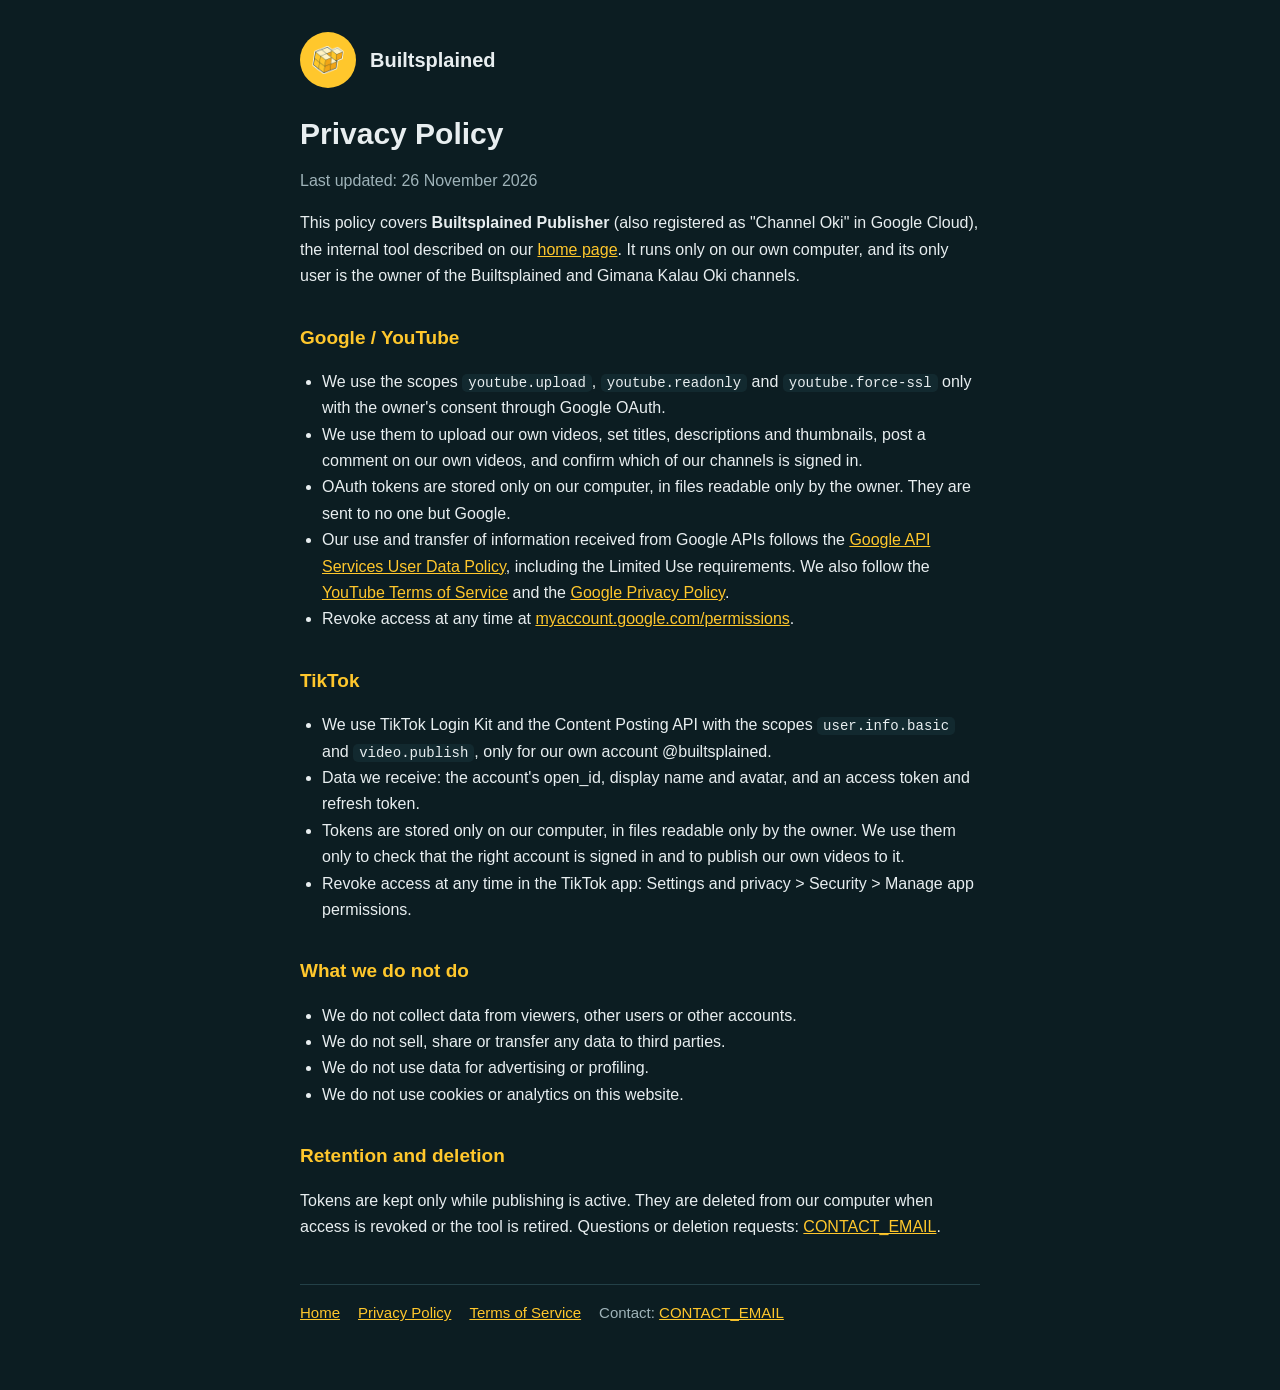
==== privacy.html @ 32c3d832 "Builtsplained site: home, privacy, terms" ====
<!doctype html><html lang="en"><head><meta charset="utf-8"><meta name="viewport" content="width=device-width,initial-scale=1"><link rel="icon" href="logo.png"><link rel="stylesheet" href="style.css"><title>Privacy Policy – Builtsplained Publisher</title></head>
<body><main><header><img src="logo.png" alt="Builtsplained logo"><a href="./">Builtsplained</a></header>
<h1>Privacy Policy</h1>
<p class="muted">Last updated: 26 November 2026</p>
<p>This policy covers <strong>Builtsplained Publisher</strong> (also registered as "Channel Oki" in Google Cloud), the internal tool described on our <a href="./">home page</a>. It runs only on our own computer, and its only user is the owner of the Builtsplained and Gimana Kalau Oki channels.</p>
<h2>Google / YouTube</h2>
<ul>
<li>We use the scopes <code>youtube.upload</code>, <code>youtube.readonly</code> and <code>youtube.force-ssl</code> only with the owner's consent through Google OAuth.</li>
<li>We use them to upload our own videos, set titles, descriptions and thumbnails, post a comment on our own videos, and confirm which of our channels is signed in.</li>
<li>OAuth tokens are stored only on our computer, in files readable only by the owner. They are sent to no one but Google.</li>
<li>Our use and transfer of information received from Google APIs follows the <a href="https://developers.google.com/terms/api-services-user-data-policy">Google API Services User Data Policy</a>, including the Limited Use requirements. We also follow the <a href="https://www.youtube.com/t/terms">YouTube Terms of Service</a> and the <a href="https://policies.google.com/privacy">Google Privacy Policy</a>.</li>
<li>Revoke access at any time at <a href="https://myaccount.google.com/permissions">myaccount.google.com/permissions</a>.</li>
</ul>
<h2>TikTok</h2>
<ul>
<li>We use TikTok Login Kit and the Content Posting API with the scopes <code>user.info.basic</code> and <code>video.publish</code>, only for our own account @builtsplained.</li>
<li>Data we receive: the account's open_id, display name and avatar, and an access token and refresh token.</li>
<li>Tokens are stored only on our computer, in files readable only by the owner. We use them only to check that the right account is signed in and to publish our own videos to it.</li>
<li>Revoke access at any time in the TikTok app: Settings and privacy &gt; Security &gt; Manage app permissions.</li>
</ul>
<h2>What we do not do</h2>
<ul>
<li>We do not collect data from viewers, other users or other accounts.</li>
<li>We do not sell, share or transfer any data to third parties.</li>
<li>We do not use data for advertising or profiling.</li>
<li>We do not use cookies or analytics on this website.</li>
</ul>
<h2>Retention and deletion</h2>
<p>Tokens are kept only while publishing is active. They are deleted from our computer when access is revoked or the tool is retired. Questions or deletion requests: <a href="mailto:CONTACT_EMAIL">CONTACT_EMAIL</a>.</p>
<nav><a href="./">Home</a><a href="privacy.html">Privacy Policy</a><a href="terms.html">Terms of Service</a><span class="muted">Contact: <a href="mailto:CONTACT_EMAIL">CONTACT_EMAIL</a></span></nav></main></body></html>
---- style.css ----
:root{--bg:#0C1D22;--fg:#E8EEF0;--muted:#9FB3B9;--accent:#FFC72C;--card:#12292F}
*{box-sizing:border-box}
body{margin:0;background:var(--bg);color:var(--fg);font:16px/1.65 -apple-system,BlinkMacSystemFont,"Segoe UI",Roboto,sans-serif}
main{max-width:720px;margin:0 auto;padding:32px 20px 64px}
header{display:flex;align-items:center;gap:14px;margin-bottom:28px}
header img{width:56px;height:56px;border-radius:50%}
header a{color:var(--fg);text-decoration:none;font-weight:700;font-size:20px}
h1{font-size:30px;line-height:1.2;margin:0 0 12px}
h2{color:var(--accent);font-size:19px;margin:32px 0 8px}
a{color:var(--accent)}
.muted{color:var(--muted)}
.card{background:var(--card);border-radius:12px;padding:16px 20px;margin:14px 0}
code{background:var(--card);padding:1px 6px;border-radius:5px;font-size:14px}
ul{padding-left:22px}
nav{margin-top:44px;padding-top:16px;border-top:1px solid #234047;display:flex;flex-wrap:wrap;gap:18px;font-size:15px}
@media (max-width:480px){h1{font-size:25px}main{padding:22px 16px 48px}}
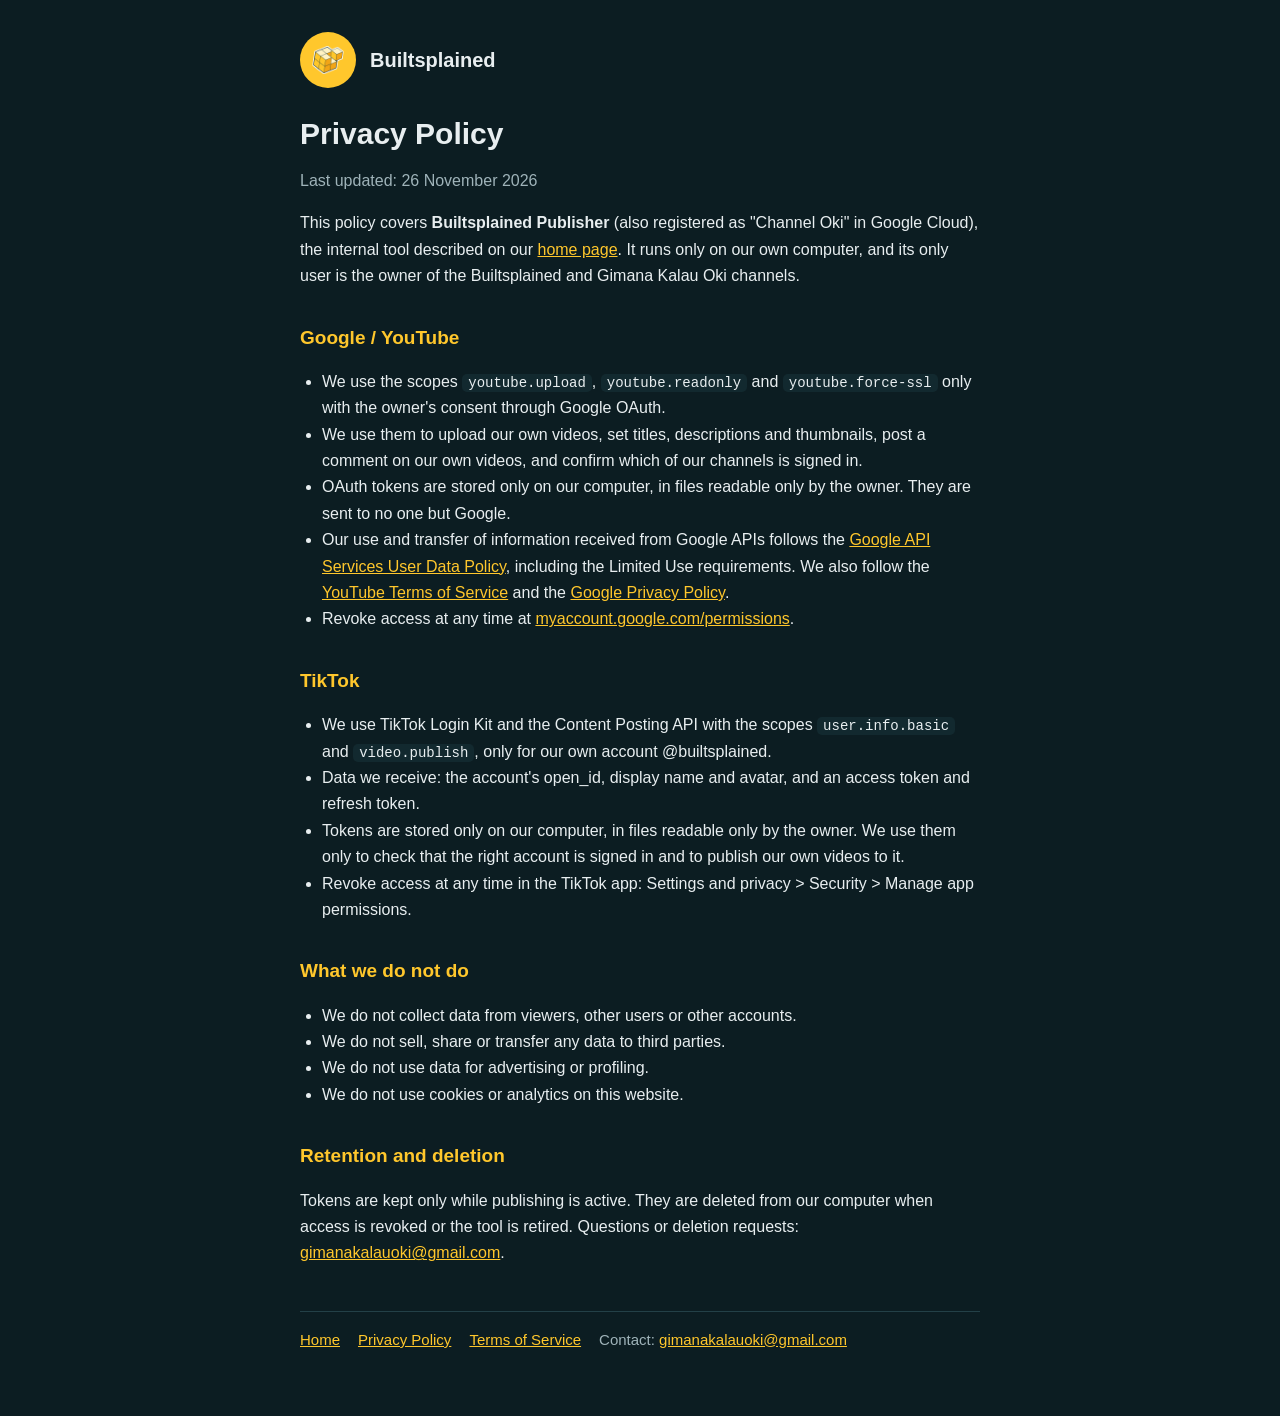
==== commit faa0e4fe: "Contact email" ====
--- a/privacy.html
+++ b/privacy.html
@@ -26,5 +26,5 @@
 <li>We do not use cookies or analytics on this website.</li>
 </ul>
 <h2>Retention and deletion</h2>
-<p>Tokens are kept only while publishing is active. They are deleted from our computer when access is revoked or the tool is retired. Questions or deletion requests: <a href="mailto:CONTACT_EMAIL">CONTACT_EMAIL</a>.</p>
-<nav><a href="./">Home</a><a href="privacy.html">Privacy Policy</a><a href="terms.html">Terms of Service</a><span class="muted">Contact: <a href="mailto:CONTACT_EMAIL">CONTACT_EMAIL</a></span></nav></main></body></html>
+<p>Tokens are kept only while publishing is active. They are deleted from our computer when access is revoked or the tool is retired. Questions or deletion requests: <a href="mailto:gimanakalauoki@gmail.com">gimanakalauoki@gmail.com</a>.</p>
+<nav><a href="./">Home</a><a href="privacy.html">Privacy Policy</a><a href="terms.html">Terms of Service</a><span class="muted">Contact: <a href="mailto:gimanakalauoki@gmail.com">gimanakalauoki@gmail.com</a></span></nav></main></body></html>
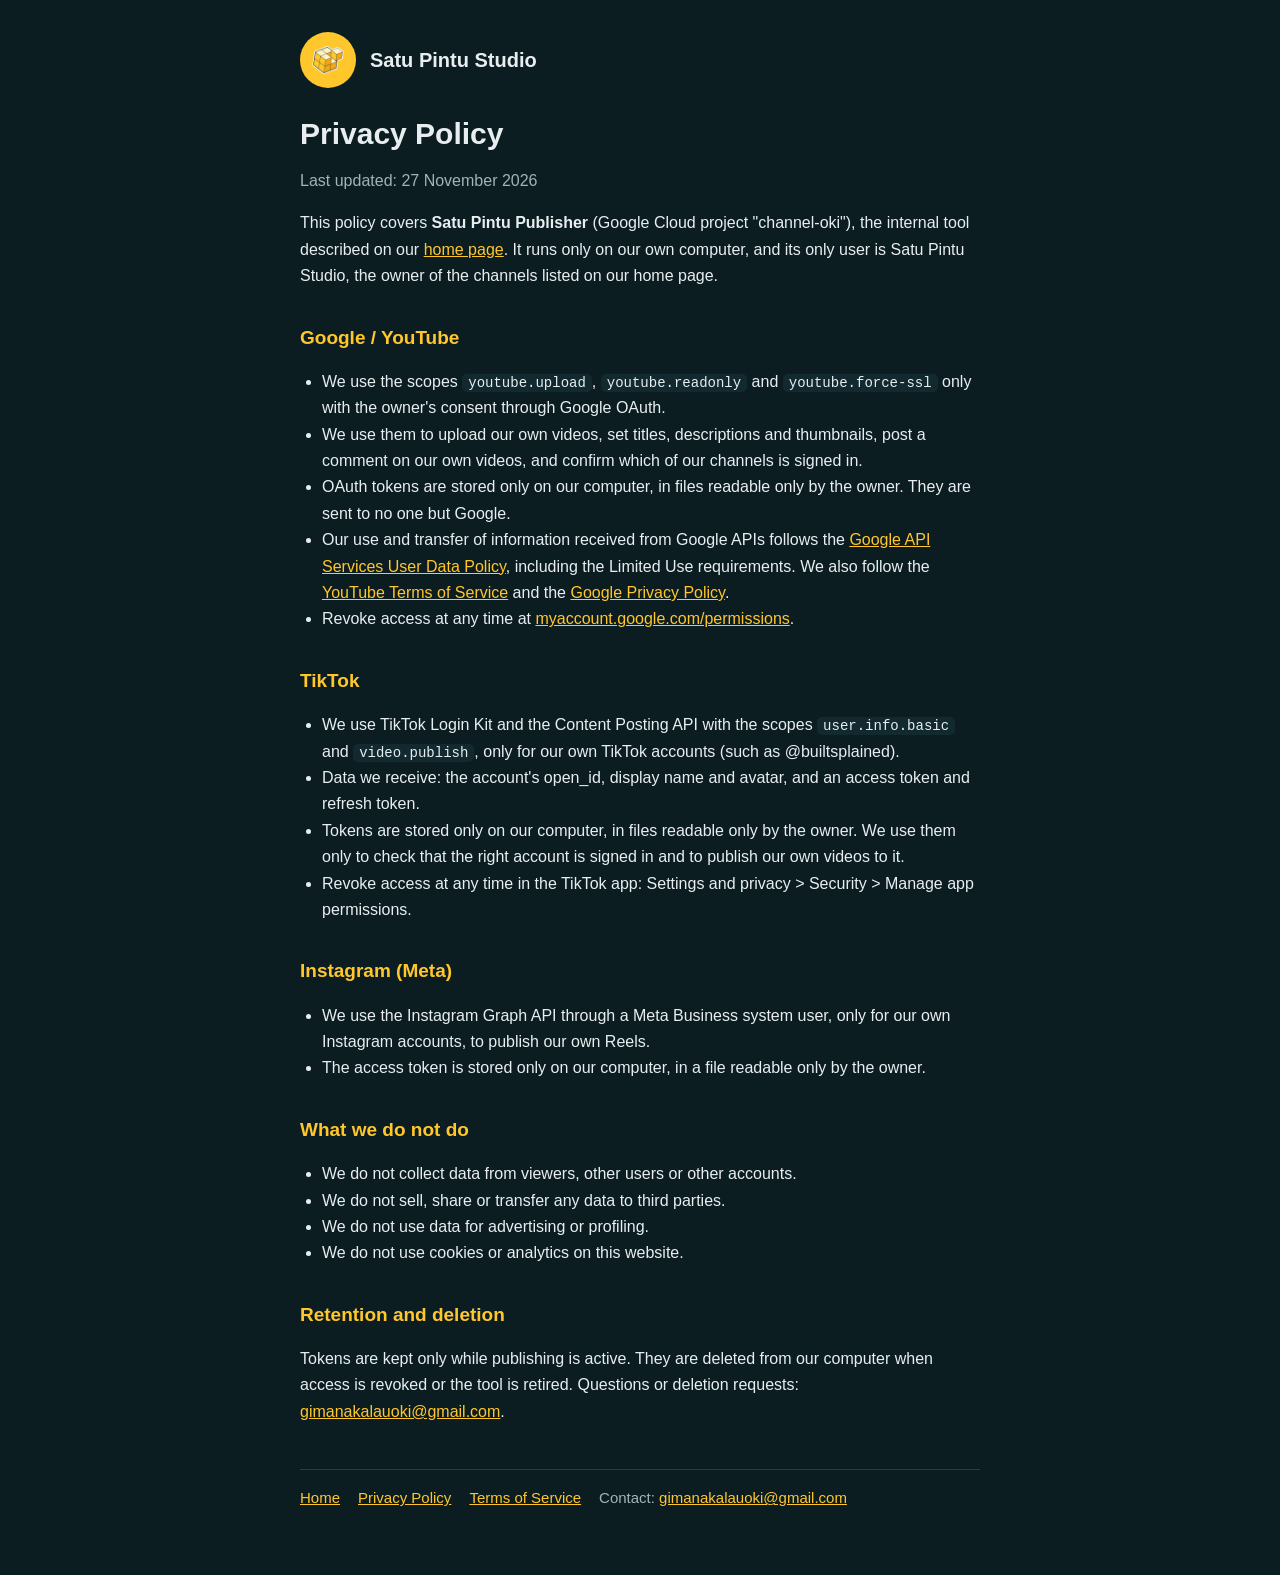
==== commit 11dd026b: "Satu Pintu Studio: operator of all channels" ====
--- a/privacy.html
+++ b/privacy.html
@@ -1,8 +1,8 @@
-<!doctype html><html lang="en"><head><meta charset="utf-8"><meta name="viewport" content="width=device-width,initial-scale=1"><link rel="icon" href="logo.png"><link rel="stylesheet" href="style.css"><title>Privacy Policy – Builtsplained Publisher</title></head>
-<body><main><header><img src="logo.png" alt="Builtsplained logo"><a href="./">Builtsplained</a></header>
+<!doctype html><html lang="en"><head><meta charset="utf-8"><meta name="viewport" content="width=device-width,initial-scale=1"><link rel="icon" href="logo.png"><link rel="stylesheet" href="style.css"><title>Privacy Policy – Satu Pintu Publisher</title></head>
+<body><main><header><img src="logo.png" alt="Satu Pintu Studio"><a href="./">Satu Pintu Studio</a></header>
 <h1>Privacy Policy</h1>
-<p class="muted">Last updated: 26 November 2026</p>
-<p>This policy covers <strong>Builtsplained Publisher</strong> (also registered as "Channel Oki" in Google Cloud), the internal tool described on our <a href="./">home page</a>. It runs only on our own computer, and its only user is the owner of the Builtsplained and Gimana Kalau Oki channels.</p>
+<p class="muted">Last updated: 27 November 2026</p>
+<p>This policy covers <strong>Satu Pintu Publisher</strong> (Google Cloud project "channel-oki"), the internal tool described on our <a href="./">home page</a>. It runs only on our own computer, and its only user is Satu Pintu Studio, the owner of the channels listed on our home page.</p>
 <h2>Google / YouTube</h2>
 <ul>
 <li>We use the scopes <code>youtube.upload</code>, <code>youtube.readonly</code> and <code>youtube.force-ssl</code> only with the owner's consent through Google OAuth.</li>
@@ -13,10 +13,15 @@
 </ul>
 <h2>TikTok</h2>
 <ul>
-<li>We use TikTok Login Kit and the Content Posting API with the scopes <code>user.info.basic</code> and <code>video.publish</code>, only for our own account @builtsplained.</li>
+<li>We use TikTok Login Kit and the Content Posting API with the scopes <code>user.info.basic</code> and <code>video.publish</code>, only for our own TikTok accounts (such as @builtsplained).</li>
 <li>Data we receive: the account's open_id, display name and avatar, and an access token and refresh token.</li>
 <li>Tokens are stored only on our computer, in files readable only by the owner. We use them only to check that the right account is signed in and to publish our own videos to it.</li>
 <li>Revoke access at any time in the TikTok app: Settings and privacy &gt; Security &gt; Manage app permissions.</li>
+</ul>
+<h2>Instagram (Meta)</h2>
+<ul>
+<li>We use the Instagram Graph API through a Meta Business system user, only for our own Instagram accounts, to publish our own Reels.</li>
+<li>The access token is stored only on our computer, in a file readable only by the owner.</li>
 </ul>
 <h2>What we do not do</h2>
 <ul>
